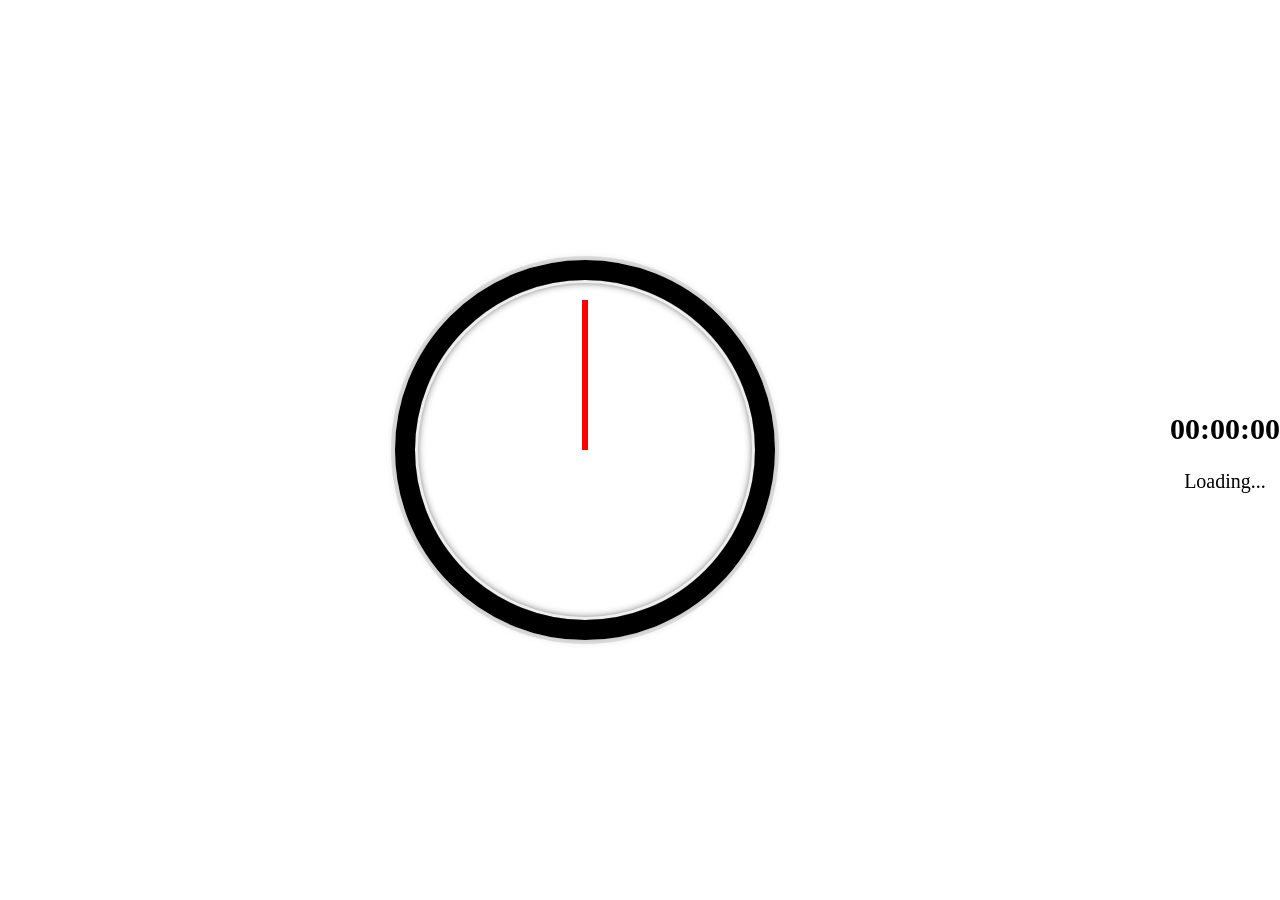
==== projects/Analog Watch/hp11.html @ b404c9ef "Enhance clock with digital time and date display Added digital clock display with time and date." ====
<!DOCTYPE html>
<html lang="en">
<head>
  <meta charset="UTF-8">
  <title>Clock</title>
</head>
<body>


    <div class="clock">
      <div class="clock-face">
        <div class="hand hour-hand"></div>
        <div class="hand min-hand"></div>
        <div class="hand second-hand"></div>
      </div>
    </div>
  
  <div class="datetime">
    <h2 id="digital-time">00:00:00</h2>
    <p id="date">Loading...</p>
  </div>


  <style>
    html {
      background: white;
      background-size: cover;
      font-family: 'helvetica neue';
      text-align: center;
      font-size: 10px;
    }

    body {
      margin: 0;
      font-size: 2rem;
      display: flex;
      flex: 1;
      min-height: 100vh;
      align-items: center;
    }

    .clock {
      width: 30rem;
      height: 30rem;
      border: 20px solid black;
      border-radius: 50%;
      margin: 50px auto;
      position: relative;
      padding: 2rem;
      box-shadow:
        0 0 0 4px rgba(0,0,0,0.1),
        inset 0 0 0 3px #EFEFEF,
        inset 0 0 10px black,
        0 0 10px rgba(0,0,0,0.2);
    }

    .clock-face {
      position: relative;
      width: 100%;
      height: 100%;
      transform: translateY(-3px); /* account for the height of the clock hands */
    }
    .hand {
      width: 50%;
      height: 6px;
      background: black;
      position: absolute;
      top: 50%;
      transform-origin: 100%;
      transform: rotate(90deg);
      transition: all 0.4s;
    }
    .second-hand{
        background-color: red;
        transition:0.4s;
    }
    .hour-hand{
        transition:0.4s;
    }
    .min-hand{
        transition:0.4s;
    }
  </style>

  <script src="p11.js"></script>
</body>
</html>
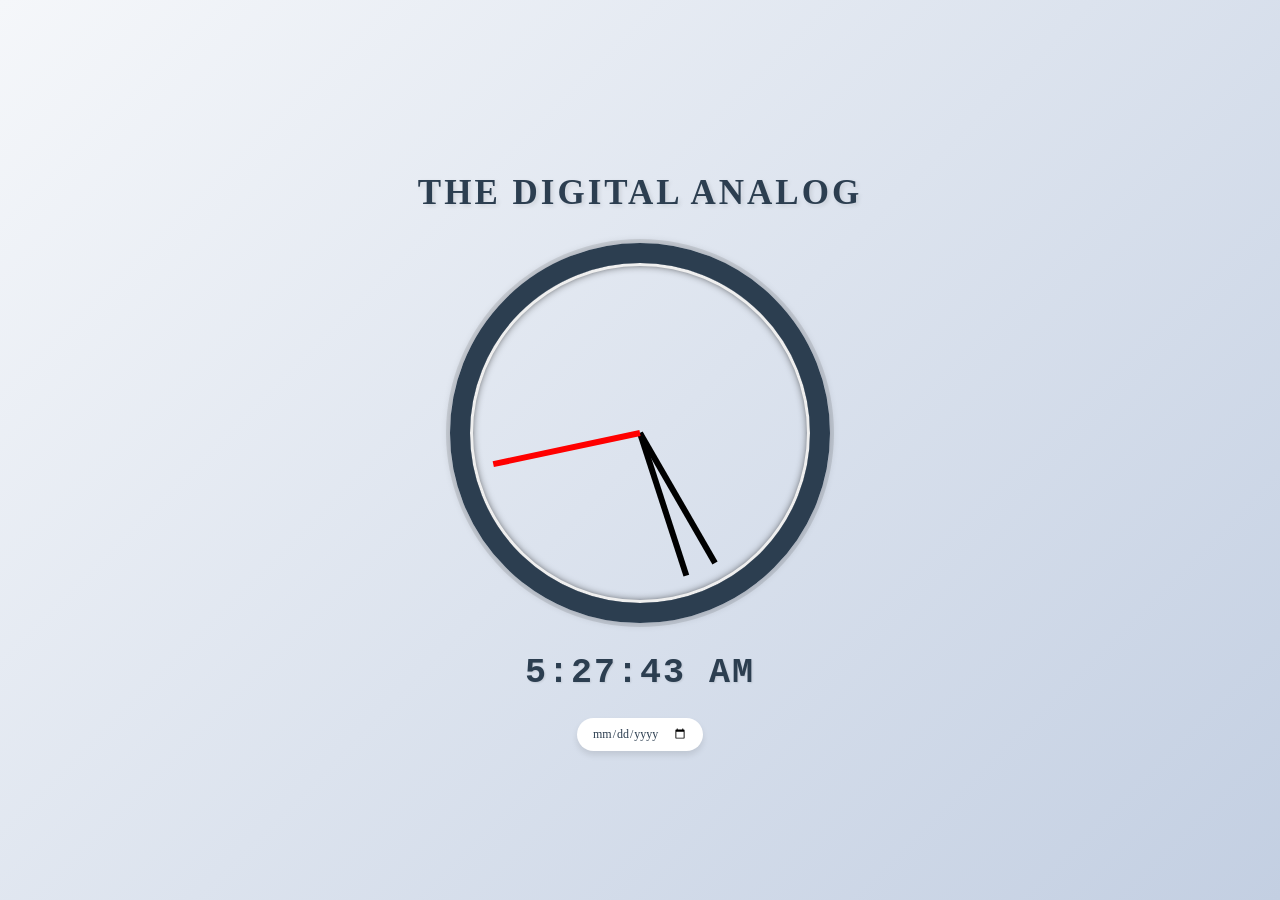
==== commit ab3b31c1: "Enhance clock with digital display and calendar Added digital clock display and calendar input." ====
--- a/projects/Analog Watch/hp11.html
+++ b/projects/Analog Watch/hp11.html
@@ -5,7 +5,7 @@
   <title>Clock</title>
 </head>
 <body>
-
+  <h1 class="title">The Digital Analog</h1>
 
     <div class="clock">
       <div class="clock-face">
@@ -14,12 +14,15 @@
         <div class="hand second-hand"></div>
       </div>
     </div>
-  
-  <div class="datetime">
-    <h2 id="digital-time">00:00:00</h2>
-    <p id="date">Loading...</p>
-  </div>
 
+    <div class="digital-datetime">
+      <div id="digital-time"></div>
+      <div id="digital-date"></div>
+    </div>
+
+    <div class="calendar-container">
+      <input type="date" id="calendar" class="calendar-input">
+    </div>
 
   <style>
     html {
@@ -34,17 +37,75 @@
       margin: 0;
       font-size: 2rem;
       display: flex;
-      flex: 1;
+      flex-direction: column;
       min-height: 100vh;
       align-items: center;
+      justify-content: center;
+      background: linear-gradient(135deg, #f5f7fa 0%, #c3cfe2 100%);
+    }
+
+    .title {
+      font-size: 3.5rem;
+      font-weight: 800;
+      color: #2c3e50;
+      margin-bottom: 3rem;
+      text-transform: uppercase;
+      letter-spacing: 3px;
+      text-shadow: 2px 2px 4px rgba(0,0,0,0.1);
+    }
+
+    .digital-datetime {
+      margin-top: 3rem;
+      text-align: center;
+      color: #2c3e50;
+    }
+
+    #digital-time {
+      font-size: 3.5rem;
+      font-weight: bold;
+      font-family: 'Courier New', Courier, monospace;
+      letter-spacing: 2px;
+      text-shadow: 1px 1px 2px rgba(0,0,0,0.1);
+    }
+
+    #digital-date {
+      font-size: 1.5rem;
+      margin-top: 0.5rem;
+      font-weight: 500;
+      color: #34495e;
+      text-transform: uppercase;
+      letter-spacing: 1px;
+    }
+
+    .calendar-container {
+      margin-top: 2rem;
+    }
+
+    .calendar-input {
+      padding: 0.8rem 1.5rem;
+      font-size: 1.2rem;
+      border: none;
+      border-radius: 50px;
+      background: white;
+      color: #2c3e50;
+      font-family: inherit;
+      box-shadow: 0 4px 6px rgba(0,0,0,0.1);
+      outline: none;
+      transition: all 0.3s ease;
+      cursor: pointer;
+    }
+
+    .calendar-input:hover {
+      box-shadow: 0 6px 12px rgba(0,0,0,0.15);
+      transform: translateY(-2px);
     }
 
     .clock {
       width: 30rem;
       height: 30rem;
-      border: 20px solid black;
+      border: 20px solid #2c3e50;
       border-radius: 50%;
-      margin: 50px auto;
+      margin: 0 auto;
       position: relative;
       padding: 2rem;
       box-shadow:
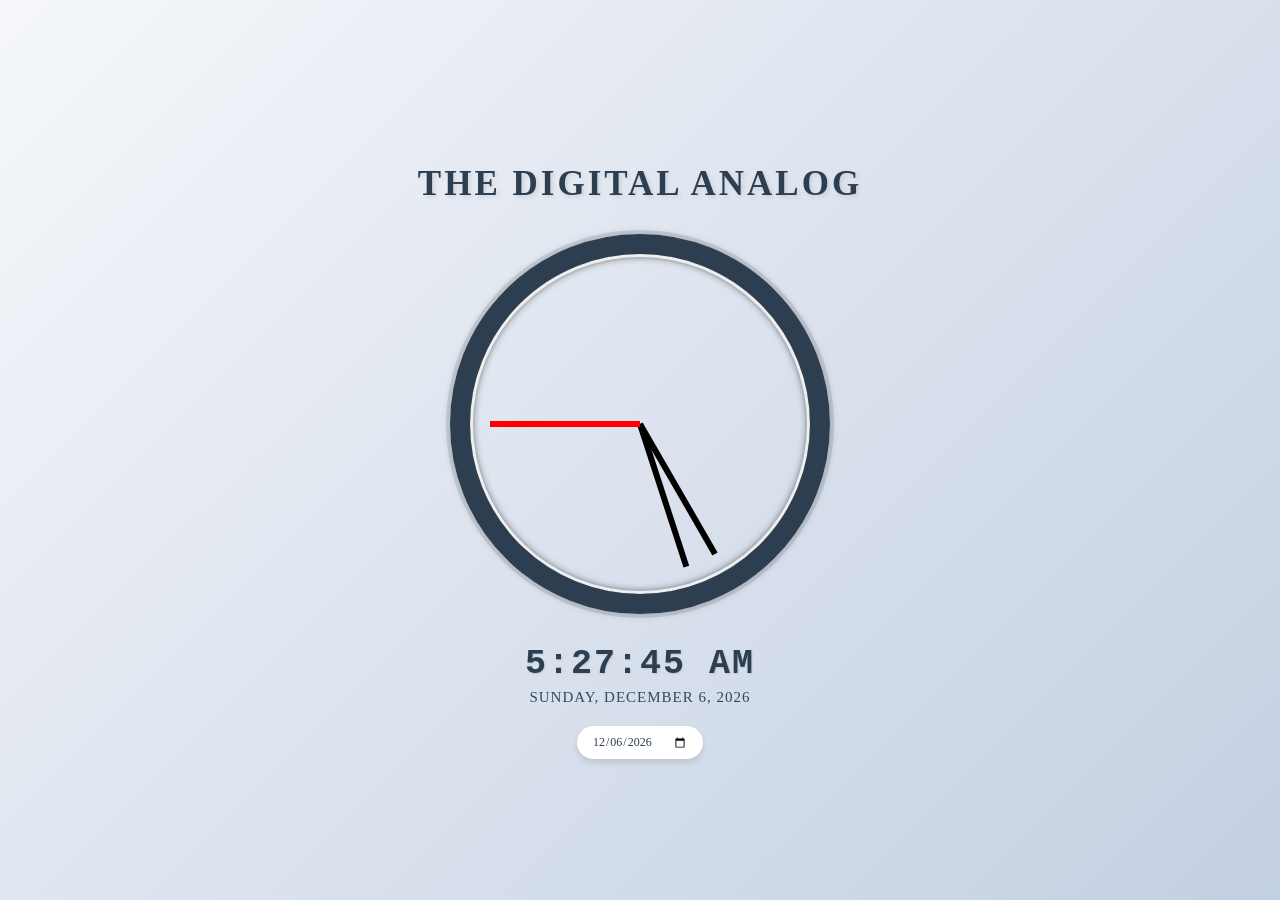
==== commit affbe790: "Add_title_with_time_and_date_with_callender Corrected HTML entities to display proper characters." ====
--- a/projects/Analog Watch/hp11.html
+++ b/projects/Analog Watch/hp11.html
@@ -119,7 +119,7 @@
       position: relative;
       width: 100%;
       height: 100%;
-      transform: translateY(-3px); /* account for the height of the clock hands */
+      transform: translateY(-3px);
     }
     .hand {
       width: 50%;
